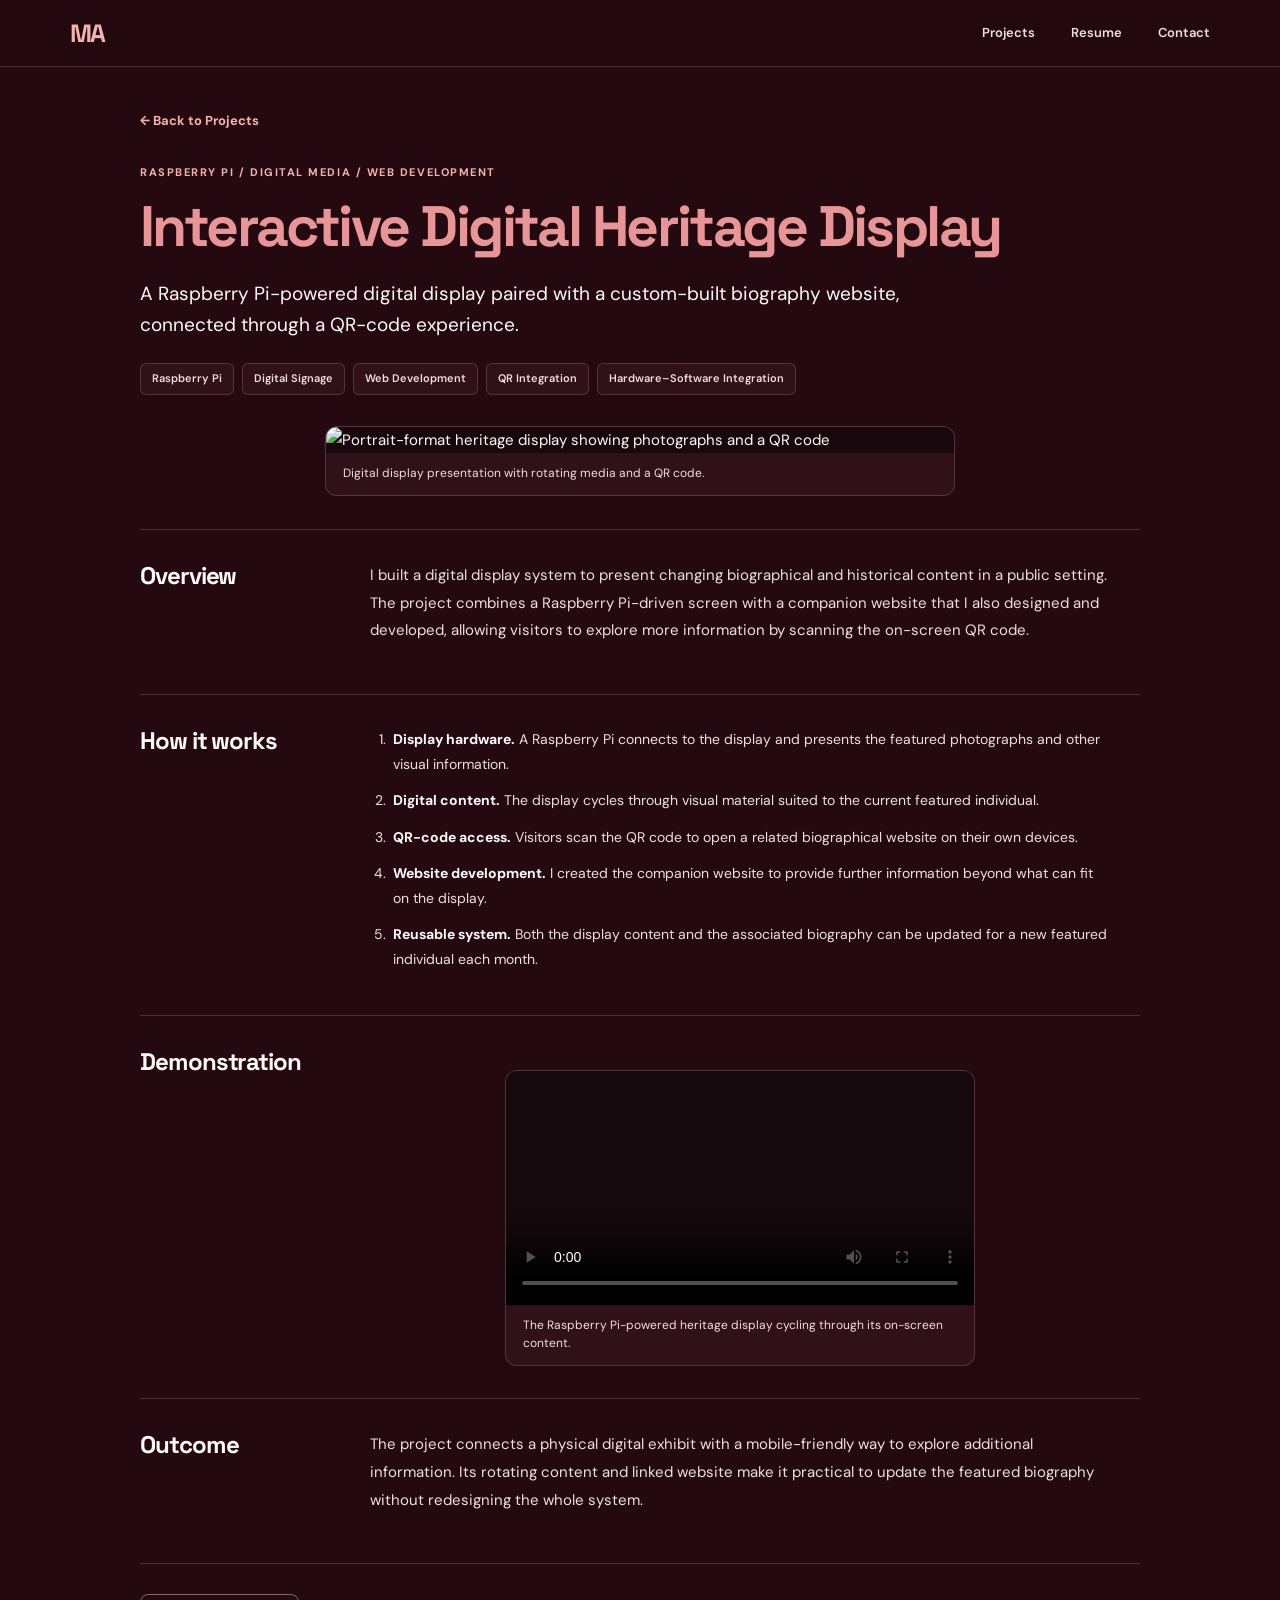
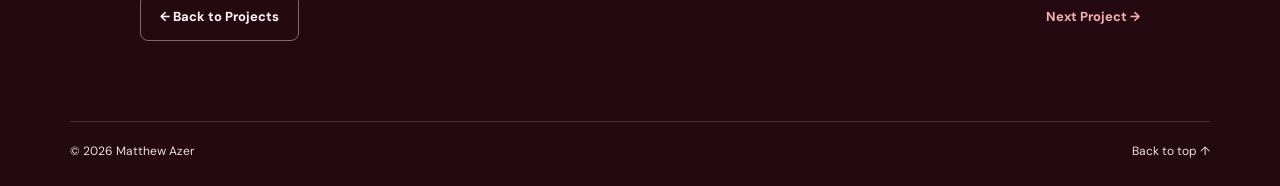
==== interactive-digital-heritage-display.html @ 23d48abc "Add files via upload" ====
<!doctype html>
<html lang="en">
<head>
<meta charset="utf-8">
<meta name="viewport" content="width=device-width, initial-scale=1">
<meta name="theme-color" content="#24090f">
<meta name="description" content="A Raspberry Pi-powered digital display paired with a custom-built biography website, connected through a QR-code experience.">
<link rel="icon" type="image/svg+xml" href="favicon.svg">
<link rel="preconnect" href="https://fonts.googleapis.com">
<link rel="preconnect" href="https://fonts.gstatic.com" crossorigin>
<link href="https://fonts.googleapis.com/css2?family=DM+Sans:wght@400;500;600;700&family=Space+Grotesk:wght@400;500;600;700&display=swap" rel="stylesheet">
<link rel="stylesheet" href="style.css">
<title>Interactive Digital Heritage Display | Matthew Azer</title>
</head>
<body>
<a class="skip" href="#main">Skip to content</a>
<header class="site-header">
 <nav class="site-nav container" aria-label="Main navigation">
  <a class="logo" href="index.html#top" aria-label="Matthew Azer home">MA</a>
  <div class="nav-links">
   <a href="index.html#projects">Projects</a>
   <a href="resume.html">Resume</a>
   <a href="index.html#contact">Contact</a>
  </div>
 </nav>
</header>
<main id="main" class="container internal-page detail-page">
<a class="back-link" href="index.html#projects">← Back to Projects</a>
<div class="detail-hero"><div><p class="overline">RASPBERRY PI / DIGITAL MEDIA / WEB DEVELOPMENT</p><h1>Interactive Digital Heritage Display</h1><p class="detail-lede">A Raspberry Pi-powered digital display paired with a custom-built biography website, connected through a QR-code experience.</p></div></div>
<div class="tech-tags" aria-label="Technologies"><span>Raspberry Pi</span><span>Digital Signage</span><span>Web Development</span><span>QR Integration</span><span>Hardware–Software Integration</span></div>
<div class="feature-image vertical-feature"><figure class="media-figure portrait-media"><img src="assets/heritage-display.webp" alt="Portrait-format heritage display showing photographs and a QR code" loading="lazy"><figcaption>Digital display presentation with rotating media and a QR code.</figcaption></figure></div><section class="detail-section"><h2>Overview</h2><div class="detail-body"><p>I built a digital display system to present changing biographical and historical content in a public setting. The project combines a Raspberry Pi-driven screen with a companion website that I also designed and developed, allowing visitors to explore more information by scanning the on-screen QR code.</p></div></section>
<section class="detail-section"><h2>How it works</h2><div class="detail-body"><ol class="feature-list"><li><strong>Display hardware.</strong> A Raspberry Pi connects to the display and presents the featured photographs and other visual information.</li><li><strong>Digital content.</strong> The display cycles through visual material suited to the current featured individual.</li><li><strong>QR-code access.</strong> Visitors scan the QR code to open a related biographical website on their own devices.</li><li><strong>Website development.</strong> I created the companion website to provide further information beyond what can fit on the display.</li><li><strong>Reusable system.</strong> Both the display content and the associated biography can be updated for a new featured individual each month.</li></ol></div></section>
<section class="detail-section"><h2>Demonstration</h2><div class="detail-body"><figure class="media-figure video-figure portrait-video"><video controls playsinline preload="metadata" poster="assets/heritage-display.webp" aria-label="The Raspberry Pi-powered heritage display cycling through its on-screen content."><source src="assets/heritage-demo.mp4" type="video/mp4">Your browser does not support video playback.</video><figcaption>The Raspberry Pi-powered heritage display cycling through its on-screen content.</figcaption></figure></div></section>
<section class="detail-section"><h2>Outcome</h2><div class="detail-body"><p>The project connects a physical digital exhibit with a mobile-friendly way to explore additional information. Its rotating content and linked website make it practical to update the featured biography without redesigning the whole system.</p></div></section>
<div class="detail-bottom"><a class="button outline" href="index.html#projects">← Back to Projects</a><a class="text-link" href="traffic-light-controller.html">Next Project →</a></div></main><footer class="site-footer container"><span>© <span id="year">2026</span> Matthew Azer</span><a href="index.html#top">Back to top ↑</a></footer>
<script src="script.js" defer></script>
</body></html>
---- style.css ----
/* Matthew Azer — minimal engineering portfolio */
:root {
  --bg: #240910;
  --surface: #301019;
  --surface-soft: #37161f;
  --border: rgba(255, 231, 226, .17);
  --text: #fff9f7;
  --muted: #eee0dd;
  --accent: #e89598;
  --accent-bright: #f4b2b0;
  --button: #ad4b57;
  --button-hover: #c15d68;
  --width: 1140px;
}
* { box-sizing: border-box; }
html { scroll-behavior: smooth; scroll-padding-top: 85px; }
body { background: var(--bg); color: var(--text); margin: 0; font: 400 15px/1.75 'DM Sans', Arial, sans-serif; }
a { color: inherit; text-decoration: none; }
a:hover { color: var(--accent-bright); }
a:focus-visible, button:focus-visible { outline: 2px solid var(--accent-bright); outline-offset: 4px; }
img,video { display: block; max-width: 100%; }
h1,h2,h3,p,figure { margin-top: 0; }
h1,h2,h3 { font-family: 'Space Grotesk', 'DM Sans', Arial, sans-serif; font-weight: 700; line-height: 1.17; letter-spacing: -.045em; }
h1 { font-size: clamp(47px, 6vw, 79px); }
h2 { font-size: clamp(27px, 3.2vw, 37px); }
h3 { font-size: 20px; }
.container { width: min(var(--width), calc(100% - 64px)); margin-inline: auto; }
.skip { position: absolute; left: -9999px; z-index: 99; background: #fff; color: #17090d; padding: 9px; }
.skip:focus { left: 12px; top: 12px; }
.site-header { position: sticky; top: 0; z-index: 20; border-bottom: 1px solid var(--border); background: rgba(36, 9, 16, .96); backdrop-filter: blur(14px); }
.site-nav { min-height: 66px; display: flex; justify-content: space-between; align-items: center; gap: 22px; }
.logo { font: 700 25px/1 'Space Grotesk', sans-serif; letter-spacing: -.095em; color: var(--accent-bright); }
.logo:hover { color: #fff; }
.nav-links { display: flex; flex-wrap: wrap; align-items: center; gap: clamp(15px, 2.8vw, 38px); }
.nav-links a { font-weight: 600; font-size: 13px; color: var(--muted); transition: color .2s; }
.nav-links a:hover { color: var(--accent-bright); }
.hero { display: grid; grid-template-columns: minmax(0, 1fr) 270px; align-items: center; gap: clamp(32px, 5.5vw, 88px); padding-block: 78px 82px; }
.hero h1 { margin-bottom: 14px; color: var(--accent); }
.hero-role { font-size: clamp(17px, 2vw, 20px); color: var(--text); font-weight: 600; line-height: 1.48; max-width: 750px; margin-bottom: 23px; }
.hero-intro { max-width: 760px; color: var(--muted); font-size: 14.5px; line-height: 1.87; margin-bottom: 0; }
.hero-actions { display: flex; align-items: center; flex-wrap: wrap; gap: 12px; margin-top: 27px; }
.button { display: inline-flex; justify-content: center; align-items: center; gap: 12px; background: transparent; border: 1px solid var(--border); border-radius: 8px; padding: 11px 19px; color: var(--text); font-weight: 700; font-size: 13px; min-height: 43px; transition: background .2s, border-color .2s; }
.button:hover { color: #fff; background: var(--surface-soft); border-color: var(--accent); }
.button.primary { background: var(--button); border-color: var(--button); color: #fff; }
.button.primary:hover { background: var(--button-hover); border-color: var(--button-hover); }
.button.outline { border-color: rgba(239, 190, 190, .5); }
.portrait-wrap { width: min(270px, 100%); aspect-ratio: 1; padding: 6px; margin-inline: auto; border: 1px solid rgba(238, 190, 187, .55); border-radius: 50%; background: linear-gradient(145deg, #6b3943, #37141e); }
.portrait { border-radius: 50%; width: 100%; height: 100%; object-fit: cover; object-position: center 37%; }
.section { border-top: 1px solid var(--border); padding-block: 48px 52px; }
.section-title { display: flex; justify-content: space-between; align-items: baseline; gap: 15px; margin-bottom: 23px; }
.section-title h2 { margin-bottom: 0; }
.section-title p { color: var(--muted); font-size: 13px; margin-bottom: 0; }
.project-grid { display: grid; grid-template-columns: repeat(3, minmax(0, 1fr)); gap: 19px; }
.project-card { border: 1px solid var(--border); background: var(--surface); border-radius: 12px; overflow: hidden; display: flex; flex-direction: column; transition: border-color .2s; }
.project-card:hover { border-color: rgba(242, 184, 182, .52); }
.card-image { display: block; height: 195px; background: var(--surface-soft); overflow: hidden; }
.card-image img { width: 100%; height: 100%; object-fit: cover; transition: transform .25s; }
.project-card:hover .card-image img { transform: scale(1.025); }
.project-card:nth-child(2) .card-image img { object-position: center 30%; }
.project-card:nth-child(3) .card-image img { object-position: center 48%; }
.card-content { padding: 20px 21px 22px; display: flex; flex: 1; flex-direction: column; }
.card-meta { color: var(--accent-bright); font-size: 10px; text-transform: uppercase; letter-spacing: .09em; font-weight: 700; line-height: 1.6; margin-bottom: 9px; }
.card-content h3 { font-size: 20px; letter-spacing: -.035em; margin-bottom: 11px; }
.card-description { color: var(--muted); font-size: 13px; line-height: 1.72; margin-bottom: 19px; }
.text-link { color: var(--accent-bright); font-size: 13px; font-weight: 700; }
.text-link:hover { color: #fff; }
.card-content .text-link { margin-top: auto; }
.resume-strip { display: flex; justify-content: space-between; align-items: center; gap: 26px; }
.resume-strip h2 { margin-bottom: 7px; }
.resume-strip p { color: var(--muted); font-size: 14px; margin: 0; }
.contact-section { padding-bottom: 64px; }
.contact-grid { display: grid; grid-template-columns: repeat(4, minmax(0, 1fr)); gap: 22px; }
.contact-item { min-width: 0; }
.contact-label { display: block; font-size: 11px; color: var(--accent-bright); font-weight: 700; text-transform: uppercase; letter-spacing: .1em; margin-bottom: 7px; }
.contact-item a { font-size: 14px; overflow-wrap: anywhere; }
.site-footer { padding-block: 19px 24px; border-top: 1px solid var(--border); display: flex; justify-content: space-between; gap: 12px; color: var(--muted); font-size: 12px; }
.site-footer a { color: var(--muted); }
/* Internal pages */
.internal-page { padding-block: 40px 80px; }
.back-link { display: inline-flex; align-items: center; font-weight: 700; font-size: 13px; color: var(--accent-bright); margin-bottom: 30px; }
.page-heading { text-align: center; margin-bottom: 29px; }
.page-heading h1 { font-size: clamp(36px, 5vw, 54px); color: var(--accent); margin-bottom: 10px; }
.page-heading p { color: var(--muted); font-size: 14px; }
.resume-preview { max-width: 770px; margin-inline: auto; background: #fff; border-radius: 5px; box-shadow: 0 14px 48px rgba(0,0,0,.22); overflow: hidden; }
.resume-preview img { width: 100%; height: auto; }
.center-actions { display: flex; flex-wrap: wrap; align-items: center; justify-content: center; gap: 24px; margin-top: 28px; }
.detail-page { max-width: 1000px; }
.detail-hero { margin-bottom: 23px; }
.detail-hero h1 { color: var(--accent); font-size: clamp(37px, 5.3vw, 57px); margin-bottom: 17px; }
.overline { font-size: 11px; font-weight: 700; letter-spacing: .14em; color: var(--accent-bright); margin-bottom: 12px; }
.detail-lede { font-size: clamp(16px, 1.8vw, 19px); color: var(--text); line-height: 1.65; max-width: 840px; }
.tech-tags { display: flex; flex-wrap: wrap; gap: 8px; margin: 0 0 31px; }
.tech-tags span { padding: 5px 11px; border: 1px solid var(--border); border-radius: 6px; background: var(--surface); color: var(--muted); font-size: 11px; font-weight: 600; }
.media-figure { margin: 0; background: var(--surface); border: 1px solid var(--border); border-radius: 12px; overflow: hidden; }
.media-figure img, .media-figure video { width: 100%; object-fit: contain; max-height: 600px; background: #18070c; }
.media-figure figcaption { padding: 11px 17px 13px; color: var(--muted); font-size: 12px; line-height: 1.5; }
.feature-image { margin-bottom: 33px; }
.feature-image img { max-height: 565px; }
.vertical-feature .media-figure, .traffic-feature .media-figure { max-width: 630px; margin-inline: auto; }
.vertical-feature img, .traffic-feature img { max-height: 500px; }
.detail-section { border-top: 1px solid var(--border); padding: 32px 0; display: grid; grid-template-columns: 190px minmax(0, 1fr); gap: 40px; }
.detail-section h2 { font-size: 24px; margin: 0; }
.detail-body { max-width: 740px; }
.detail-body > p { color: var(--muted); font-size: 15px; line-height: 1.85; margin-bottom: 17px; }
.feature-list { margin: 0; padding-left: 20px; color: var(--muted); }
.feature-list li { margin-bottom: 12px; padding-left: 3px; font-size: 14px; }
.feature-list strong { color: var(--text); }
.detail-body .media-figure { margin-top: 22px; }
.detail-body .fit-contain { background: #eee; }
.detail-body .fit-contain img { max-height: 420px; background: #f6f6f6; }
.detail-body .result-image img { max-height: 430px; }
.video-figure video { max-height: 520px; background: #15090d; }
.portrait-video { max-width: 470px; margin-inline: auto!important; }
.portrait-video video { max-height: 570px; }
.detail-body .portrait-media { max-width: 550px; margin-inline: auto; }
.detail-body .portrait-media img { max-height: 540px; }
.stat-row { display: flex; flex-wrap: wrap; gap: 15px; margin-bottom: 22px; }
.stat { flex: 1; min-width: 135px; background: var(--surface); border: 1px solid var(--border); border-radius: 9px; padding: 14px 18px; }
.stat strong { font: 700 30px/1.2 'Space Grotesk',sans-serif; display: block; color: var(--accent-bright); }
.stat span { font-size: 12px; color: var(--muted); }
.detail-bottom { border-top: 1px solid var(--border); display: flex; justify-content: space-between; gap: 15px; align-items: center; padding-top: 30px; }
@media (max-width: 900px) {
 .hero { grid-template-columns: minmax(0, 1fr) 220px; padding-block: 60px; gap: 24px; }
 .portrait-wrap { width: 210px; }
 .project-grid { gap: 12px; }
 .card-image { height: 160px; }
 .card-content { padding: 17px; }
 .card-content h3 { font-size: 18px; }
 .contact-grid { grid-template-columns: repeat(2, minmax(0, 1fr)); row-gap: 25px; }
}
@media (max-width: 690px) {
 .container { width: min(100% - 36px, var(--width)); }
 .site-nav { min-height: 61px; }
 .logo { font-size: 24px; }
 .nav-links { gap: 14px; }
 .nav-links a { font-size: 12px; }
 .hero { display: flex; flex-direction: column-reverse; align-items: flex-start; padding-block: 33px 46px; gap: 24px; }
 .portrait-wrap { width: 154px; margin-inline: 0; }
 .hero h1 { font-size: clamp(41px, 10vw, 61px); margin-bottom: 12px; }
 .hero-role { font-size: 17px; margin-bottom: 15px; }
 .hero-intro { font-size: 14px; }
 .hero-actions { margin-top: 22px; }
 .section { padding-block: 39px 42px; }
 .section-title { flex-direction: column; align-items: flex-start; gap: 6px; }
 .project-grid { grid-template-columns: 1fr; gap: 18px; }
 .card-image { height: 220px; }
 .card-content h3 { font-size: 20px; }
 .resume-strip { align-items: flex-start; flex-direction: column; gap: 18px; }
 .contact-grid { grid-template-columns: repeat(2,minmax(0,1fr)); gap: 22px; }
 .internal-page { padding-block: 29px 56px; }
 .detail-section { grid-template-columns: 1fr; gap: 10px; padding-block: 25px; }
 .detail-section h2 { font-size: 24px; }
 .detail-hero h1 { font-size: 40px; }
 .detail-bottom { flex-wrap: wrap; }
}
@media (max-width: 380px) {
 .contact-grid { grid-template-columns: 1fr; gap: 14px; }
 .hero-actions { gap: 8px; }
 .button { padding: 9px 12px; font-size: 12px; }
}
@media (prefers-reduced-motion: reduce) { html { scroll-behavior: auto; } *,*::before,*::after { transition: none!important; animation: none!important; } }
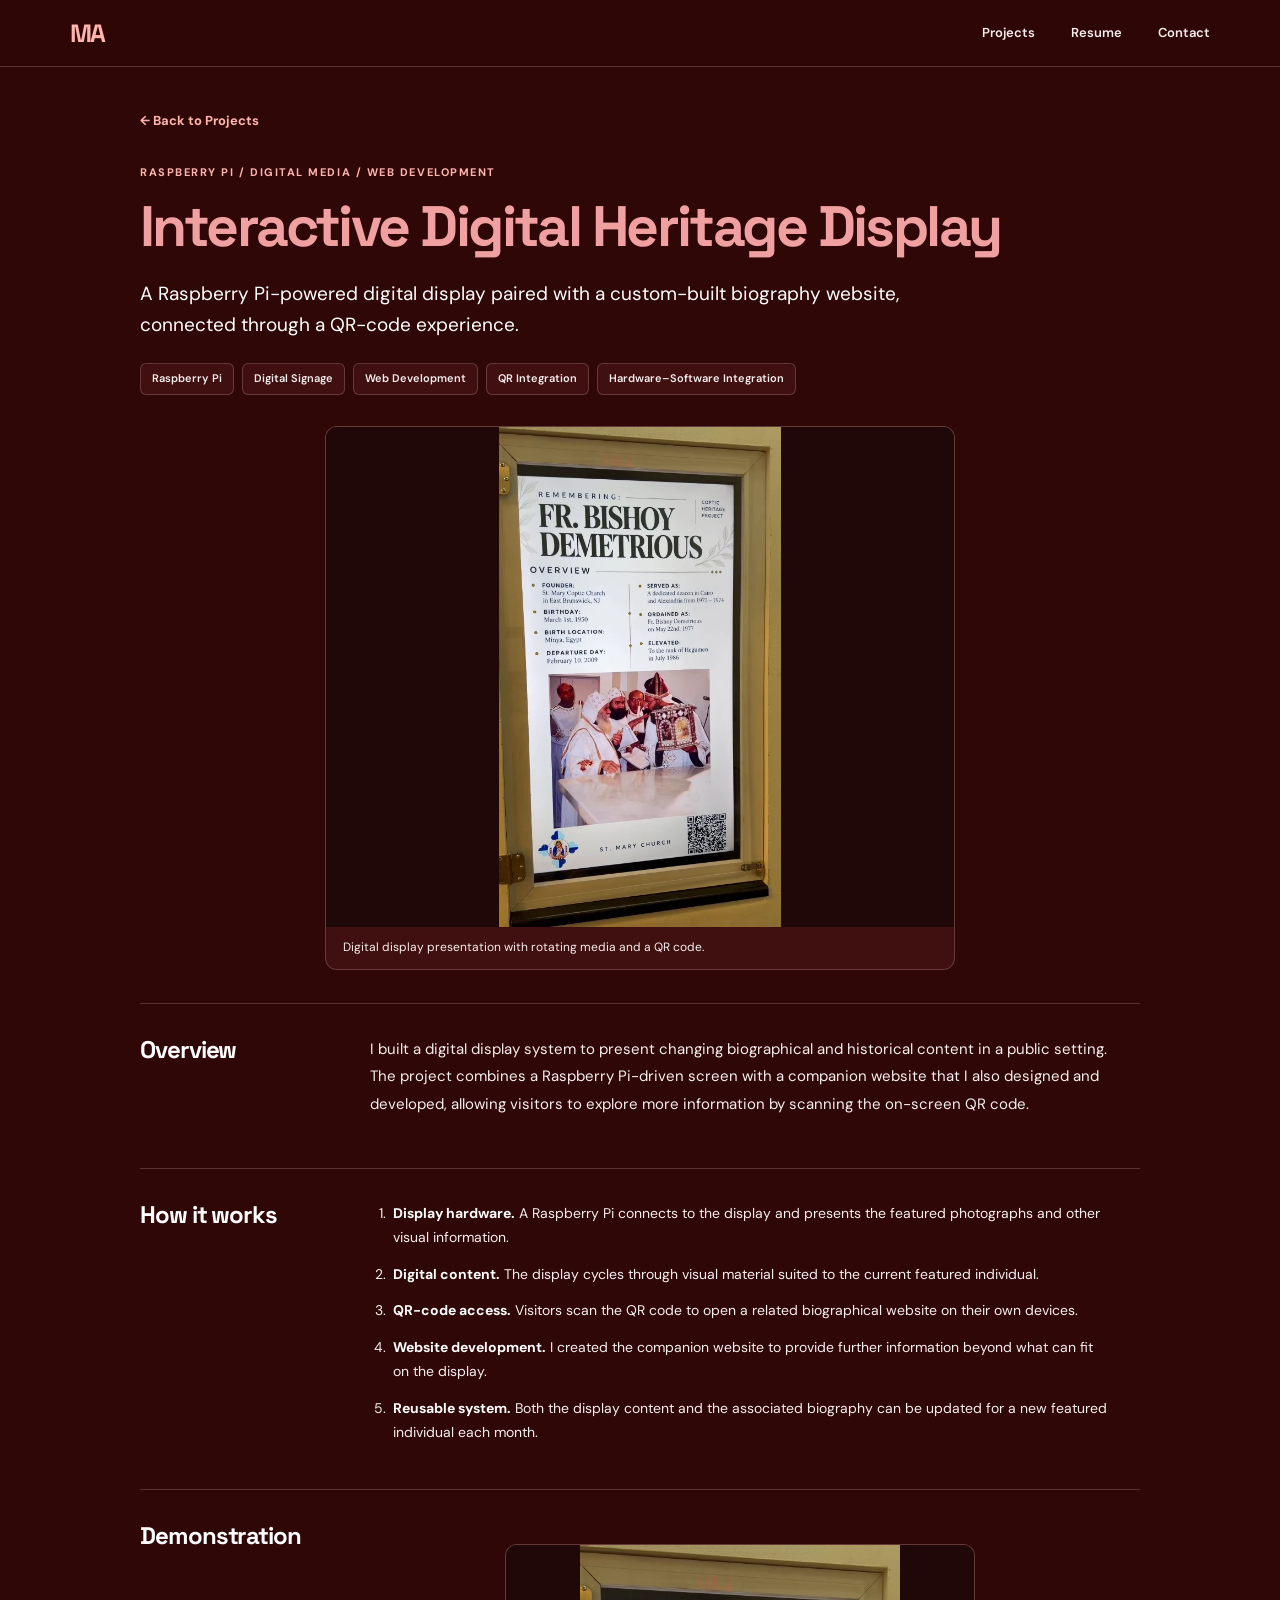
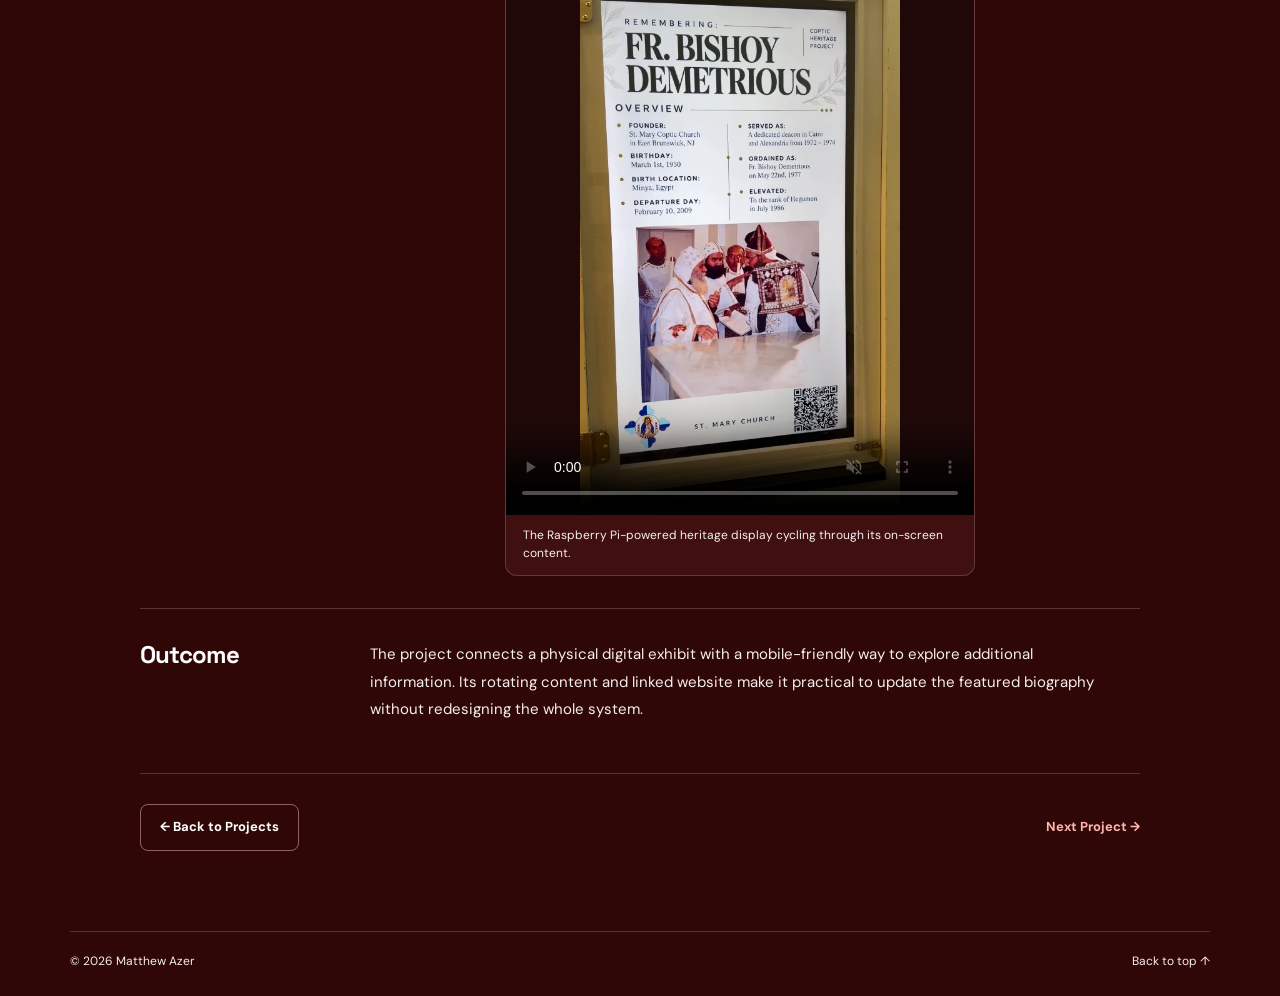
==== commit 40145589: "Add files via upload" ====
--- a/interactive-digital-heritage-display.html
+++ b/interactive-digital-heritage-display.html
@@ -30,7 +30,7 @@
 <div class="tech-tags" aria-label="Technologies"><span>Raspberry Pi</span><span>Digital Signage</span><span>Web Development</span><span>QR Integration</span><span>Hardware–Software Integration</span></div>
 <div class="feature-image vertical-feature"><figure class="media-figure portrait-media"><img src="assets/heritage-display.webp" alt="Portrait-format heritage display showing photographs and a QR code" loading="lazy"><figcaption>Digital display presentation with rotating media and a QR code.</figcaption></figure></div><section class="detail-section"><h2>Overview</h2><div class="detail-body"><p>I built a digital display system to present changing biographical and historical content in a public setting. The project combines a Raspberry Pi-driven screen with a companion website that I also designed and developed, allowing visitors to explore more information by scanning the on-screen QR code.</p></div></section>
 <section class="detail-section"><h2>How it works</h2><div class="detail-body"><ol class="feature-list"><li><strong>Display hardware.</strong> A Raspberry Pi connects to the display and presents the featured photographs and other visual information.</li><li><strong>Digital content.</strong> The display cycles through visual material suited to the current featured individual.</li><li><strong>QR-code access.</strong> Visitors scan the QR code to open a related biographical website on their own devices.</li><li><strong>Website development.</strong> I created the companion website to provide further information beyond what can fit on the display.</li><li><strong>Reusable system.</strong> Both the display content and the associated biography can be updated for a new featured individual each month.</li></ol></div></section>
-<section class="detail-section"><h2>Demonstration</h2><div class="detail-body"><figure class="media-figure video-figure portrait-video"><video controls playsinline preload="metadata" poster="assets/heritage-display.webp" aria-label="The Raspberry Pi-powered heritage display cycling through its on-screen content."><source src="assets/heritage-demo.mp4" type="video/mp4">Your browser does not support video playback.</video><figcaption>The Raspberry Pi-powered heritage display cycling through its on-screen content.</figcaption></figure></div></section>
+<section class="detail-section"><h2>Demonstration</h2><div class="detail-body"><figure class="media-figure video-figure portrait-video"><video controls muted playsinline preload="metadata" poster="assets/heritage-display.webp" aria-label="The Raspberry Pi-powered heritage display cycling through its on-screen content."><source src="assets/heritage-demo.mp4" type="video/mp4">Your browser does not support video playback.</video><figcaption>The Raspberry Pi-powered heritage display cycling through its on-screen content.</figcaption></figure></div></section>
 <section class="detail-section"><h2>Outcome</h2><div class="detail-body"><p>The project connects a physical digital exhibit with a mobile-friendly way to explore additional information. Its rotating content and linked website make it practical to update the featured biography without redesigning the whole system.</p></div></section>
 <div class="detail-bottom"><a class="button outline" href="index.html#projects">← Back to Projects</a><a class="text-link" href="traffic-light-controller.html">Next Project →</a></div></main><footer class="site-footer container"><span>© <span id="year">2026</span> Matthew Azer</span><a href="index.html#top">Back to top ↑</a></footer>
 <script src="script.js" defer></script>
--- a/style.css
+++ b/style.css
@@ -1,15 +1,15 @@
 /* Matthew Azer — minimal engineering portfolio */
 :root {
-  --bg: #240910;
-  --surface: #301019;
-  --surface-soft: #37161f;
-  --border: rgba(255, 231, 226, .17);
-  --text: #fff9f7;
-  --muted: #eee0dd;
-  --accent: #e89598;
-  --accent-bright: #f4b2b0;
-  --button: #ad4b57;
-  --button-hover: #c15d68;
+  --bg: #300707;
+  --surface: #401010;
+  --surface-soft: #4a1515;
+  --border: rgba(255, 237, 231, .19);
+  --text: #ffffff;
+  --muted: #f5efed;
+  --accent: #f0a0a0;
+  --accent-bright: #ffb5ae;
+  --button: #b63333;
+  --button-hover: #cd4545;
   --width: 1140px;
 }
 * { box-sizing: border-box; }
@@ -27,7 +27,7 @@
 .container { width: min(var(--width), calc(100% - 64px)); margin-inline: auto; }
 .skip { position: absolute; left: -9999px; z-index: 99; background: #fff; color: #17090d; padding: 9px; }
 .skip:focus { left: 12px; top: 12px; }
-.site-header { position: sticky; top: 0; z-index: 20; border-bottom: 1px solid var(--border); background: rgba(36, 9, 16, .96); backdrop-filter: blur(14px); }
+.site-header { position: sticky; top: 0; z-index: 20; border-bottom: 1px solid var(--border); background: rgba(48, 7, 7, .97); backdrop-filter: blur(14px); }
 .site-nav { min-height: 66px; display: flex; justify-content: space-between; align-items: center; gap: 22px; }
 .logo { font: 700 25px/1 'Space Grotesk', sans-serif; letter-spacing: -.095em; color: var(--accent-bright); }
 .logo:hover { color: #fff; }
@@ -44,7 +44,7 @@
 .button.primary { background: var(--button); border-color: var(--button); color: #fff; }
 .button.primary:hover { background: var(--button-hover); border-color: var(--button-hover); }
 .button.outline { border-color: rgba(239, 190, 190, .5); }
-.portrait-wrap { width: min(270px, 100%); aspect-ratio: 1; padding: 6px; margin-inline: auto; border: 1px solid rgba(238, 190, 187, .55); border-radius: 50%; background: linear-gradient(145deg, #6b3943, #37141e); }
+.portrait-wrap { width: min(270px, 100%); aspect-ratio: 1; padding: 6px; margin-inline: auto; border: 1px solid rgba(238, 190, 187, .55); border-radius: 50%; background: linear-gradient(145deg, #643131, #3f0e0e); }
 .portrait { border-radius: 50%; width: 100%; height: 100%; object-fit: cover; object-position: center 37%; }
 .section { border-top: 1px solid var(--border); padding-block: 48px 52px; }
 .section-title { display: flex; justify-content: space-between; align-items: baseline; gap: 15px; margin-bottom: 23px; }
@@ -92,7 +92,7 @@
 .tech-tags { display: flex; flex-wrap: wrap; gap: 8px; margin: 0 0 31px; }
 .tech-tags span { padding: 5px 11px; border: 1px solid var(--border); border-radius: 6px; background: var(--surface); color: var(--muted); font-size: 11px; font-weight: 600; }
 .media-figure { margin: 0; background: var(--surface); border: 1px solid var(--border); border-radius: 12px; overflow: hidden; }
-.media-figure img, .media-figure video { width: 100%; object-fit: contain; max-height: 600px; background: #18070c; }
+.media-figure img, .media-figure video { width: 100%; object-fit: contain; max-height: 600px; background: #200808; }
 .media-figure figcaption { padding: 11px 17px 13px; color: var(--muted); font-size: 12px; line-height: 1.5; }
 .feature-image { margin-bottom: 33px; }
 .feature-image img { max-height: 565px; }
@@ -109,7 +109,7 @@
 .detail-body .fit-contain { background: #eee; }
 .detail-body .fit-contain img { max-height: 420px; background: #f6f6f6; }
 .detail-body .result-image img { max-height: 430px; }
-.video-figure video { max-height: 520px; background: #15090d; }
+.video-figure video { max-height: 520px; background: #200808; }
 .portrait-video { max-width: 470px; margin-inline: auto!important; }
 .portrait-video video { max-height: 570px; }
 .detail-body .portrait-media { max-width: 550px; margin-inline: auto; }
